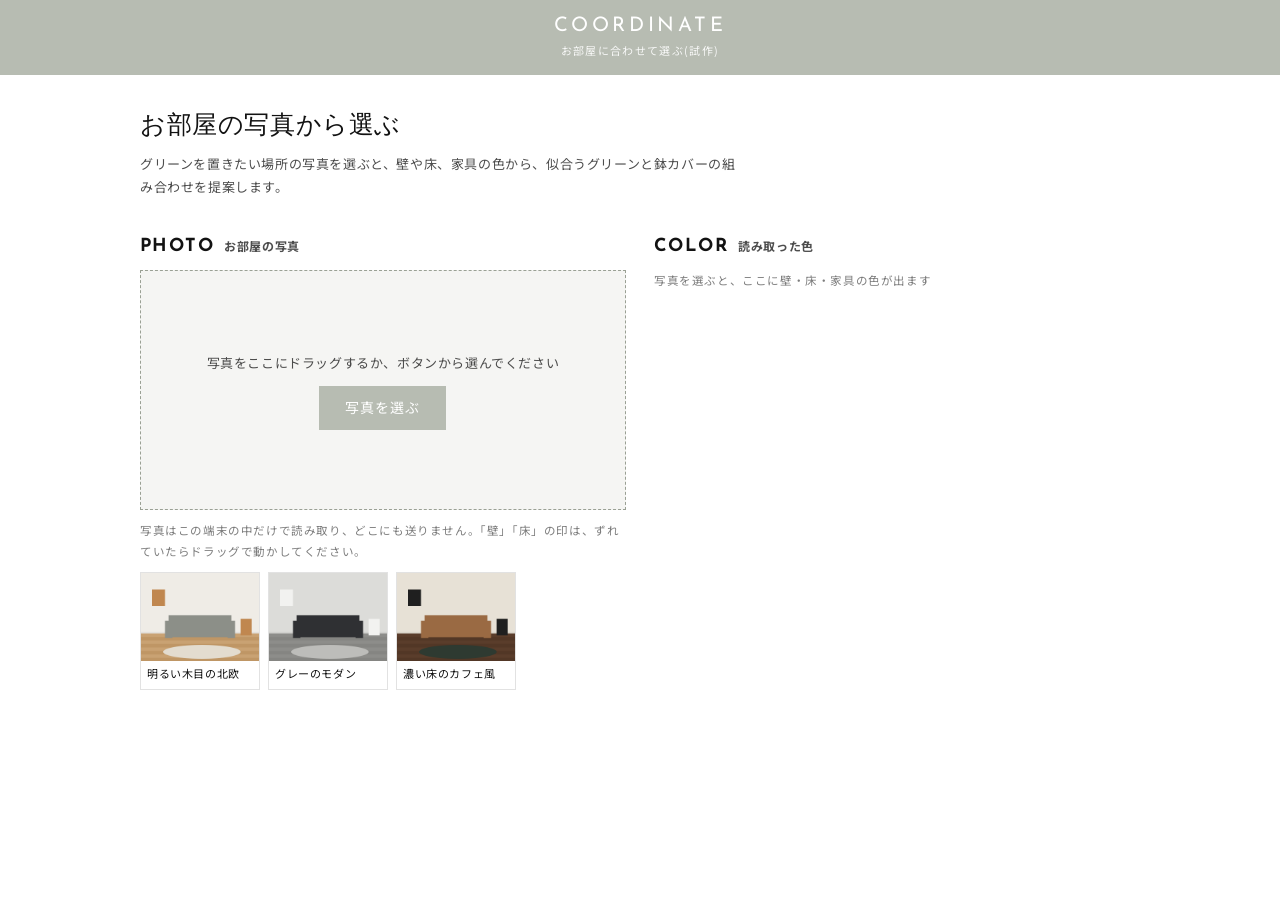
==== suggest/index.html @ 384ac87c "お部屋の写真から似合うグリーンと鉢カバーのセットを提案するページ(試作)を追加 Co-Authored-By: Claude Opus 5.5 <noreply@anthropic.com>" ====
<!doctype html>
<html lang="ja">
<head>
<meta charset="utf-8">
<meta name="viewport" content="width=device-width, initial-scale=1">
<title>お部屋に合わせて選ぶ | 草合体できて草</title>
<meta name="robots" content="noindex, nofollow">
<link rel="preconnect" href="https://fonts.googleapis.com">
<link rel="preconnect" href="https://fonts.gstatic.com" crossorigin>
<link rel="stylesheet" href="https://fonts.googleapis.com/css2?family=Josefin+Sans:wght@400;700&family=Noto+Sans+JP:wght@400;700&display=swap">
<style>
  /* & GARDEN の見た目: セージの帯、白地、角丸なし、Josefin Sansの英字見出し+日本語 */
  :root {
    --sage: #b7bcb2; --sage-deep: #9aa094; --ink: #121212; --text: rgba(18,18,18,.75); --muted: rgba(18,18,18,.55);
    --line: rgba(18,18,18,.12); --soft: #f5f5f3; --bg: #fff;
    --font-body: "Noto Sans JP", "Noto Sans Japanese", "Hiragino Sans", "Yu Gothic", sans-serif;
    --font-head: "Josefin Sans", "Yu Gothic", YuGothic, sans-serif;
  }
  * { box-sizing: border-box; }
  html, body { margin: 0; }
  body { background: var(--bg); color: var(--text); font-family: var(--font-body); font-size: 13px; line-height: 1.8; letter-spacing: .6px; }
  button { font: inherit; letter-spacing: inherit; color: inherit; }
  [hidden] { display: none !important; }
  :focus-visible { outline: 2px solid var(--ink); outline-offset: 2px; }

  .topbar { background: var(--sage); color: #fff; text-align: center; padding: 14px 16px; }
  .topbar .en { font-family: var(--font-head); font-size: 20px; letter-spacing: .18em; line-height: 1.2; display: block; }
  .topbar .ja { font-size: 11px; letter-spacing: .12em; opacity: .9; }
  .wrap { max-width: 1100px; margin: 0 auto; padding: 36px 50px 64px; display: flex; flex-direction: column; gap: 36px; }
  @media (max-width: 990px) { .wrap { padding: 20px 16px 48px; gap: 28px; } }

  h1 { font-family: var(--font-head); font-weight: 400; font-size: 25px; line-height: 1.3; color: var(--ink); margin: 0 0 8px; }
  .lead { margin: 0; max-width: 46em; }
  .sec-head { display: flex; align-items: baseline; gap: 10px; margin: 0 0 14px; color: var(--ink); font-size: inherit; }
  .sec-head .en { font-family: var(--font-head); font-weight: 700; font-size: 18px; letter-spacing: .08em; line-height: 1; }
  .sec-head .ja { font-size: 12px; color: var(--text); }

  .upload { display: grid; grid-template-columns: minmax(0, 1fr) minmax(0, 1fr); gap: 28px; align-items: start; }
  @media (max-width: 990px) { .upload { grid-template-columns: minmax(0, 1fr); } }
  .drop { border: 1px dashed var(--sage-deep); background: var(--soft); min-height: 240px; display: grid; place-items: center; text-align: center; padding: 20px; }
  .drop.is-over { background: #eceee9; }
  .drop.has-photo { min-height: 0; padding: 14px; }
  .drop p { margin: 0 0 12px; }
  .drop.has-photo #dropText { display: none; }
  .drop.has-photo #pick { margin-top: 12px; }
  .btn { display: inline-block; min-height: 44px; border: 0; cursor: pointer; font-size: 14px; letter-spacing: 1px; padding: 0 26px; background: var(--sage); color: #fff; }
  .btn:hover { background: var(--sage-deep); }
  .btn-outline { background: #fff; color: var(--ink); box-shadow: inset 0 0 0 1px var(--ink); }
  .btn-outline:hover { background: #fff; box-shadow: inset 0 0 0 2px var(--ink); }
  .note { color: var(--muted); font-size: 11.5px; margin: 10px 0 0; }
  .samples { display: flex; gap: 8px; flex-wrap: wrap; margin-top: 10px; }
  .sg-sample { border: 1px solid var(--line); background: #fff; padding: 0 0 4px; cursor: pointer; width: 120px; text-align: left; }
  .sg-sample:hover { border-color: var(--sage-deep); }
  .sg-sample img { width: 100%; display: block; aspect-ratio: 4 / 3; object-fit: cover; }
  .sg-sample span { font-size: 11px; padding: 0 6px; color: var(--ink); }

  .photo-wrap { position: relative; user-select: none; }
  .photo-wrap img { width: 100%; display: block; }
  .pin { position: absolute; transform: translate(-50%, -100%); cursor: grab; touch-action: none; background: var(--ink); color: #fff; font-size: 11px; padding: 2px 8px; white-space: nowrap; }
  .pin::after { content: ""; position: absolute; left: 50%; bottom: -6px; transform: translateX(-50%); border: 6px solid transparent; border-bottom: 0; border-top-color: var(--ink); }
  .pin.floor { background: #6b5440; } .pin.floor::after { border-top-color: #6b5440; }

  .reading { display: flex; flex-wrap: wrap; gap: 8px 14px; color: var(--ink); }
  .sg-sw { display: inline-flex; align-items: center; gap: 6px; }
  .sg-sw i { width: 18px; height: 18px; border: 1px solid var(--line); display: inline-block; }

  .sets { display: grid; grid-template-columns: repeat(3, minmax(0, 1fr)); gap: 16px; }
  @media (max-width: 990px) { .sets { grid-template-columns: minmax(0, 1fr); } }
  .sg-set { border: 1px solid var(--line); padding: 16px; display: flex; flex-direction: column; gap: 12px; }
  .sg-set-title { font-family: var(--font-head); font-size: 16px; font-weight: 700; letter-spacing: .04em; color: var(--ink); margin: 0; }
  .sg-pair { display: grid; grid-template-columns: minmax(0, 1fr) 16px minmax(0, 1fr); align-items: start; gap: 6px; }
  .sg-plus { text-align: center; padding-top: 40%; color: var(--muted); }
  .sg-item { display: flex; flex-direction: column; gap: 2px; text-decoration: none; color: var(--ink); }
  .sg-item img { width: 100%; aspect-ratio: 1; object-fit: cover; background: var(--soft); display: block; }
  .sg-item:hover .sg-name { text-decoration: underline; }
  .sg-kind { font-size: 10.5px; color: var(--muted); margin-top: 4px; }
  .sg-name { font-size: 12px; line-height: 1.45; }
  .sg-price { font-size: 12px; letter-spacing: 1px; }
  .sg-why { margin: 0; padding: 0 0 0 1.1em; font-size: 12px; line-height: 1.7; flex: 1; }
  .sg-total { display: flex; justify-content: space-between; align-items: baseline; border-top: 1px solid var(--line); padding-top: 10px; color: var(--ink); }
  .sg-total b { font-size: 18px; font-weight: 400; letter-spacing: 1.3px; }
  .sg-btn { min-height: 44px; border: 0; background: var(--sage); color: #fff; cursor: pointer; letter-spacing: 1px; }
  .sg-btn:hover { background: var(--sage-deep); }
  .more { margin-top: 14px; text-align: center; }

  .toast { position: fixed; left: 50%; bottom: 24px; transform: translateX(-50%); background: var(--ink); color: #fff; padding: 10px 16px; font-size: 12.5px; max-width: calc(100vw - 32px); white-space: pre-wrap; opacity: 0; transition: opacity .2s; pointer-events: none; z-index: 50; }
  .toast.is-show { opacity: 1; }
</style>
</head>
<body>
<header class="topbar">
  <span class="en">COORDINATE</span>
  <span class="ja">お部屋に合わせて選ぶ(試作)</span>
</header>
<main class="wrap">
  <div>
    <h1>お部屋の写真から選ぶ</h1>
    <p class="lead">グリーンを置きたい場所の写真を選ぶと、壁や床、家具の色から、似合うグリーンと鉢カバーの組み合わせを提案します。</p>
  </div>

  <section class="upload">
    <div>
      <h2 class="sec-head"><span class="en">PHOTO</span><span class="ja">お部屋の写真</span></h2>
      <div class="drop" id="drop">
        <div>
          <div class="photo-wrap" id="photoWrap" hidden>
            <img id="photo" alt="選んだお部屋の写真">
            <span class="pin" id="pin-wall">壁</span>
            <span class="pin floor" id="pin-floor">床</span>
          </div>
          <p id="dropText">写真をここにドラッグするか、ボタンから選んでください</p>
          <button type="button" class="btn" id="pick">写真を選ぶ</button>
          <input type="file" id="file" accept="image/*" hidden>
        </div>
      </div>
      <p class="note">写真はこの端末の中だけで読み取り、どこにも送りません。「壁」「床」の印は、ずれていたらドラッグで動かしてください。</p>
      <div class="samples" id="samples" aria-label="見本の部屋"></div>
    </div>
    <div>
      <h2 class="sec-head"><span class="en">COLOR</span><span class="ja">読み取った色</span></h2>
      <div class="reading" id="reading"><span class="note" style="margin:0">写真を選ぶと、ここに壁・床・家具の色が出ます</span></div>
      <p class="note" id="styleNote"></p>
    </div>
  </section>

  <section id="result" hidden>
    <h2 class="sec-head"><span class="en">SUGGEST</span><span class="ja">おすすめの組み合わせ</span></h2>
    <div class="sets" id="sets"></div>
    <div class="more"><button type="button" class="btn btn-outline" id="more">ほかの組み合わせを見る</button></div>
  </section>
</main>
<div class="toast" id="toast" role="status"></div>
<script src="catalog.js?v=1"></script>
<script src="suggest.js?v=4"></script>
</body>
</html>
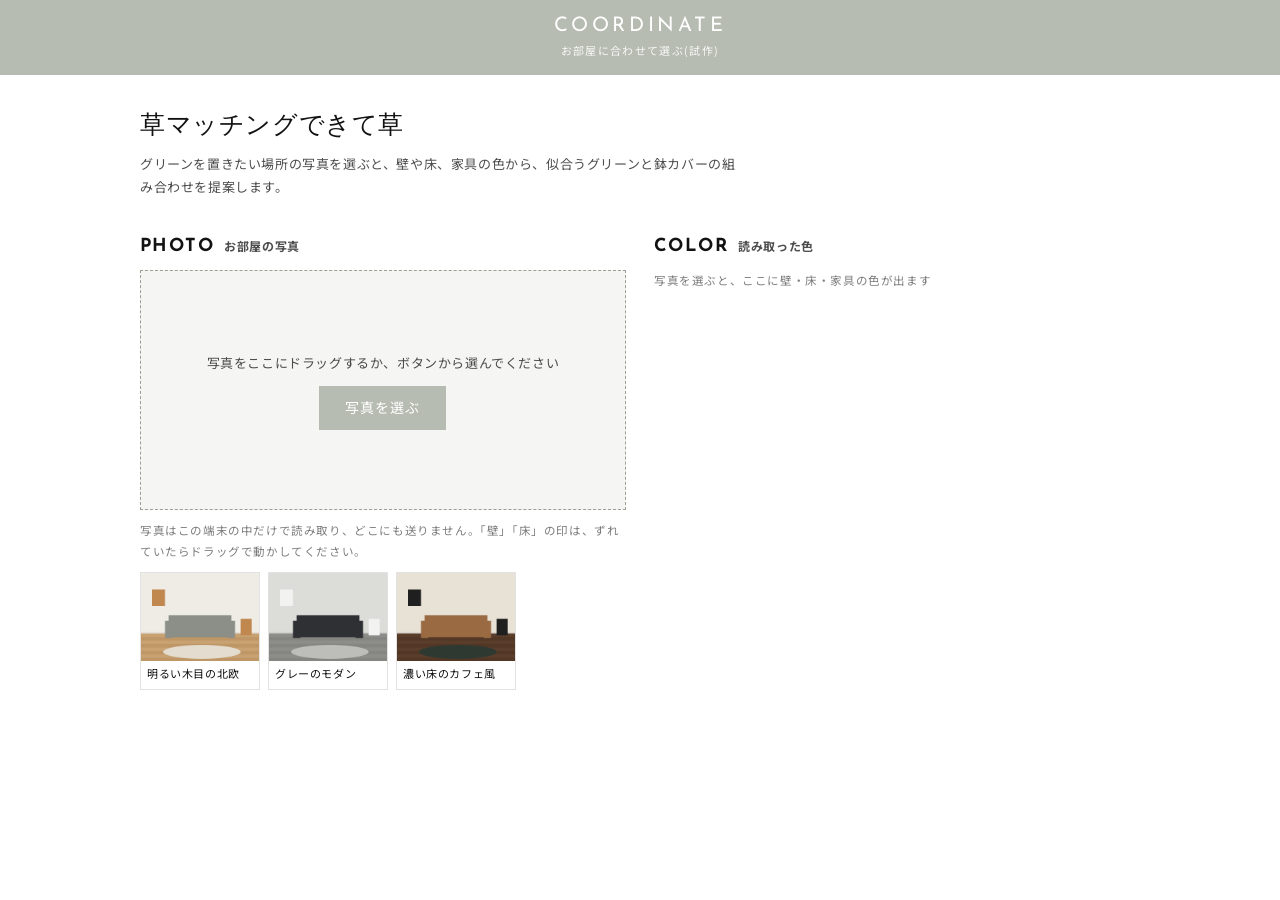
==== commit c12bbf1b: "提案ページの名前を「草マッチングできて草」に変更 Co-Authored-By: Claude Opus 5.5 <noreply@anthropic.com>" ====
--- a/suggest/index.html
+++ b/suggest/index.html
@@ -3,7 +3,7 @@
 <head>
 <meta charset="utf-8">
 <meta name="viewport" content="width=device-width, initial-scale=1">
-<title>お部屋に合わせて選ぶ | 草合体できて草</title>
+<title>草マッチングできて草</title>
 <meta name="robots" content="noindex, nofollow">
 <link rel="preconnect" href="https://fonts.googleapis.com">
 <link rel="preconnect" href="https://fonts.gstatic.com" crossorigin>
@@ -82,6 +82,14 @@
   .sg-btn { min-height: 44px; border: 0; background: var(--sage); color: #fff; cursor: pointer; letter-spacing: 1px; }
   .sg-btn:hover { background: var(--sage-deep); }
   .more { margin-top: 14px; text-align: center; }
+  .result { display: flex; flex-direction: column; gap: 8px; }
+  .size-sec { padding-top: 18px; border-top: 1px solid var(--line); margin-bottom: 18px; }
+  .size-sec:first-of-type { border-top: 0; padding-top: 0; }
+  .size-head { display: flex; align-items: baseline; gap: 10px; margin: 0 0 12px; color: var(--ink); font-size: inherit; font-weight: 400; }
+  .size-head .en { font-family: var(--font-head); font-weight: 700; font-size: 15px; letter-spacing: .12em; }
+  .size-head .ja { font-size: 12px; color: var(--text); }
+  .sg-single { display: grid; grid-template-columns: minmax(0, 1fr) minmax(0, 1fr); }
+  .sg-single .sg-item { grid-column: 1 / 2; }
 
   .toast { position: fixed; left: 50%; bottom: 24px; transform: translateX(-50%); background: var(--ink); color: #fff; padding: 10px 16px; font-size: 12.5px; max-width: calc(100vw - 32px); white-space: pre-wrap; opacity: 0; transition: opacity .2s; pointer-events: none; z-index: 50; }
   .toast.is-show { opacity: 1; }
@@ -94,7 +102,7 @@
 </header>
 <main class="wrap">
   <div>
-    <h1>お部屋の写真から選ぶ</h1>
+    <h1>草マッチングできて草</h1>
     <p class="lead">グリーンを置きたい場所の写真を選ぶと、壁や床、家具の色から、似合うグリーンと鉢カバーの組み合わせを提案します。</p>
   </div>
 
@@ -123,14 +131,30 @@
     </div>
   </section>
 
-  <section id="result" hidden>
+  <section id="result" class="result" hidden>
     <h2 class="sec-head"><span class="en">SUGGEST</span><span class="ja">おすすめの組み合わせ</span></h2>
-    <div class="sets" id="sets"></div>
-    <div class="more"><button type="button" class="btn btn-outline" id="more">ほかの組み合わせを見る</button></div>
+    <div class="size-sec" id="sec-large">
+      <h3 class="size-head"><span class="en">LARGE</span><span class="ja">大型・床に置く</span></h3>
+      <div class="sets" id="sets-large"></div>
+      <p class="note" id="none-large" hidden>このサイズで提案できる商品がありません</p>
+      <div class="more"><button type="button" class="btn btn-outline" id="more-large">ほかの大型を見る</button></div>
+    </div>
+    <div class="size-sec" id="sec-medium">
+      <h3 class="size-head"><span class="en">MEDIUM</span><span class="ja">中型</span></h3>
+      <div class="sets" id="sets-medium"></div>
+      <p class="note" id="none-medium" hidden>このサイズで提案できる商品がありません</p>
+      <div class="more"><button type="button" class="btn btn-outline" id="more-medium">ほかの中型を見る</button></div>
+    </div>
+    <div class="size-sec" id="sec-small">
+      <h3 class="size-head"><span class="en">SMALL</span><span class="ja">小型・棚やテーブルに</span></h3>
+      <div class="sets" id="sets-small"></div>
+      <p class="note" id="none-small" hidden>このサイズで提案できる商品がありません</p>
+      <div class="more"><button type="button" class="btn btn-outline" id="more-small">ほかの小型を見る</button></div>
+    </div>
   </section>
 </main>
 <div class="toast" id="toast" role="status"></div>
-<script src="catalog.js?v=1"></script>
-<script src="suggest.js?v=4"></script>
+<script src="catalog.js?v=2"></script>
+<script src="suggest.js?v=5"></script>
 </body>
 </html>
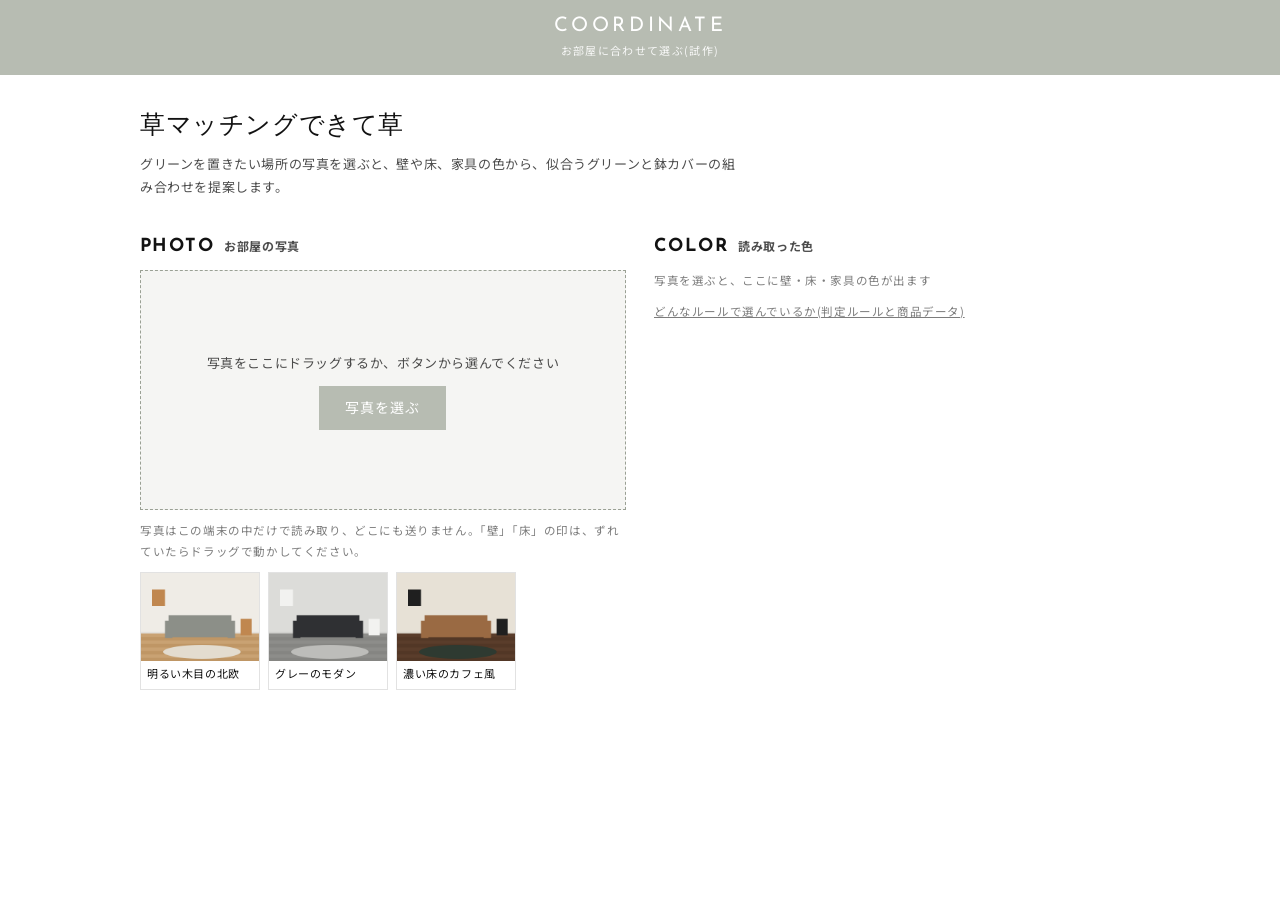
==== commit 79d9b8e0: "草マッチングできて草の判定ルールと商品データのページを追加 Co-Authored-By: Claude Opus 5.5 <noreply@anthropic.com>" ====
--- a/suggest/index.html
+++ b/suggest/index.html
@@ -128,6 +128,7 @@
       <h2 class="sec-head"><span class="en">COLOR</span><span class="ja">読み取った色</span></h2>
       <div class="reading" id="reading"><span class="note" style="margin:0">写真を選ぶと、ここに壁・床・家具の色が出ます</span></div>
       <p class="note" id="styleNote"></p>
+      <p class="note"><a href="rules.html" style="color:inherit">どんなルールで選んでいるか(判定ルールと商品データ)</a></p>
     </div>
   </section>
 
@@ -154,7 +155,7 @@
   </section>
 </main>
 <div class="toast" id="toast" role="status"></div>
-<script src="catalog.js?v=2"></script>
-<script src="suggest.js?v=5"></script>
+<script src="catalog.js?v=3"></script>
+<script src="suggest.js?v=8"></script>
 </body>
 </html>
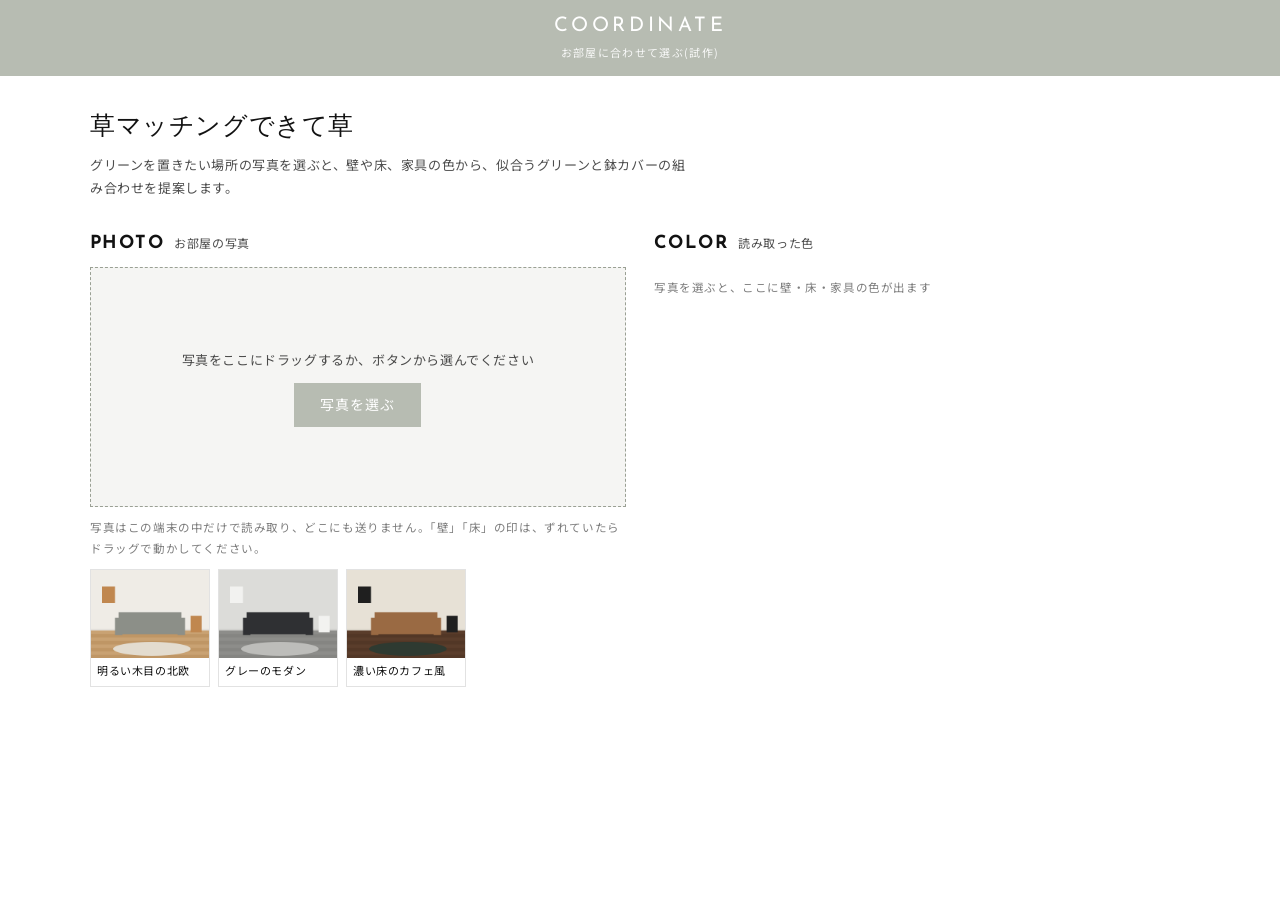
==== commit 472e38a5: "判定ルールのページを削除し、提案ページを共通部品(kusa-matching.js/css)に作り替え Co-Authored-By: Claude Opus 5.5 <noreply@anthrop" ====
--- a/suggest/index.html
+++ b/suggest/index.html
@@ -8,91 +8,15 @@
 <link rel="preconnect" href="https://fonts.googleapis.com">
 <link rel="preconnect" href="https://fonts.gstatic.com" crossorigin>
 <link rel="stylesheet" href="https://fonts.googleapis.com/css2?family=Josefin+Sans:wght@400;700&family=Noto+Sans+JP:wght@400;700&display=swap">
+<link rel="stylesheet" href="kusa-matching.css?v=2">
 <style>
-  /* & GARDEN の見た目: セージの帯、白地、角丸なし、Josefin Sansの英字見出し+日本語 */
-  :root {
-    --sage: #b7bcb2; --sage-deep: #9aa094; --ink: #121212; --text: rgba(18,18,18,.75); --muted: rgba(18,18,18,.55);
-    --line: rgba(18,18,18,.12); --soft: #f5f5f3; --bg: #fff;
-    --font-body: "Noto Sans JP", "Noto Sans Japanese", "Hiragino Sans", "Yu Gothic", sans-serif;
-    --font-head: "Josefin Sans", "Yu Gothic", YuGothic, sans-serif;
-  }
-  * { box-sizing: border-box; }
-  html, body { margin: 0; }
-  body { background: var(--bg); color: var(--text); font-family: var(--font-body); font-size: 13px; line-height: 1.8; letter-spacing: .6px; }
-  button { font: inherit; letter-spacing: inherit; color: inherit; }
-  [hidden] { display: none !important; }
-  :focus-visible { outline: 2px solid var(--ink); outline-offset: 2px; }
-
-  .topbar { background: var(--sage); color: #fff; text-align: center; padding: 14px 16px; }
-  .topbar .en { font-family: var(--font-head); font-size: 20px; letter-spacing: .18em; line-height: 1.2; display: block; }
+  /* 単独のページだけの外枠(Shopifyではテーマのヘッダーと page-width がこの役をする) */
+  html, body { margin: 0; background: #fff; }
+  .topbar { background: #b7bcb2; color: #fff; text-align: center; padding: 14px 16px; font-family: "Noto Sans JP", sans-serif; }
+  .topbar .en { font-family: "Josefin Sans", sans-serif; font-size: 20px; letter-spacing: .18em; line-height: 1.2; display: block; }
   .topbar .ja { font-size: 11px; letter-spacing: .12em; opacity: .9; }
-  .wrap { max-width: 1100px; margin: 0 auto; padding: 36px 50px 64px; display: flex; flex-direction: column; gap: 36px; }
-  @media (max-width: 990px) { .wrap { padding: 20px 16px 48px; gap: 28px; } }
-
-  h1 { font-family: var(--font-head); font-weight: 400; font-size: 25px; line-height: 1.3; color: var(--ink); margin: 0 0 8px; }
-  .lead { margin: 0; max-width: 46em; }
-  .sec-head { display: flex; align-items: baseline; gap: 10px; margin: 0 0 14px; color: var(--ink); font-size: inherit; }
-  .sec-head .en { font-family: var(--font-head); font-weight: 700; font-size: 18px; letter-spacing: .08em; line-height: 1; }
-  .sec-head .ja { font-size: 12px; color: var(--text); }
-
-  .upload { display: grid; grid-template-columns: minmax(0, 1fr) minmax(0, 1fr); gap: 28px; align-items: start; }
-  @media (max-width: 990px) { .upload { grid-template-columns: minmax(0, 1fr); } }
-  .drop { border: 1px dashed var(--sage-deep); background: var(--soft); min-height: 240px; display: grid; place-items: center; text-align: center; padding: 20px; }
-  .drop.is-over { background: #eceee9; }
-  .drop.has-photo { min-height: 0; padding: 14px; }
-  .drop p { margin: 0 0 12px; }
-  .drop.has-photo #dropText { display: none; }
-  .drop.has-photo #pick { margin-top: 12px; }
-  .btn { display: inline-block; min-height: 44px; border: 0; cursor: pointer; font-size: 14px; letter-spacing: 1px; padding: 0 26px; background: var(--sage); color: #fff; }
-  .btn:hover { background: var(--sage-deep); }
-  .btn-outline { background: #fff; color: var(--ink); box-shadow: inset 0 0 0 1px var(--ink); }
-  .btn-outline:hover { background: #fff; box-shadow: inset 0 0 0 2px var(--ink); }
-  .note { color: var(--muted); font-size: 11.5px; margin: 10px 0 0; }
-  .samples { display: flex; gap: 8px; flex-wrap: wrap; margin-top: 10px; }
-  .sg-sample { border: 1px solid var(--line); background: #fff; padding: 0 0 4px; cursor: pointer; width: 120px; text-align: left; }
-  .sg-sample:hover { border-color: var(--sage-deep); }
-  .sg-sample img { width: 100%; display: block; aspect-ratio: 4 / 3; object-fit: cover; }
-  .sg-sample span { font-size: 11px; padding: 0 6px; color: var(--ink); }
-
-  .photo-wrap { position: relative; user-select: none; }
-  .photo-wrap img { width: 100%; display: block; }
-  .pin { position: absolute; transform: translate(-50%, -100%); cursor: grab; touch-action: none; background: var(--ink); color: #fff; font-size: 11px; padding: 2px 8px; white-space: nowrap; }
-  .pin::after { content: ""; position: absolute; left: 50%; bottom: -6px; transform: translateX(-50%); border: 6px solid transparent; border-bottom: 0; border-top-color: var(--ink); }
-  .pin.floor { background: #6b5440; } .pin.floor::after { border-top-color: #6b5440; }
-
-  .reading { display: flex; flex-wrap: wrap; gap: 8px 14px; color: var(--ink); }
-  .sg-sw { display: inline-flex; align-items: center; gap: 6px; }
-  .sg-sw i { width: 18px; height: 18px; border: 1px solid var(--line); display: inline-block; }
-
-  .sets { display: grid; grid-template-columns: repeat(3, minmax(0, 1fr)); gap: 16px; }
-  @media (max-width: 990px) { .sets { grid-template-columns: minmax(0, 1fr); } }
-  .sg-set { border: 1px solid var(--line); padding: 16px; display: flex; flex-direction: column; gap: 12px; }
-  .sg-set-title { font-family: var(--font-head); font-size: 16px; font-weight: 700; letter-spacing: .04em; color: var(--ink); margin: 0; }
-  .sg-pair { display: grid; grid-template-columns: minmax(0, 1fr) 16px minmax(0, 1fr); align-items: start; gap: 6px; }
-  .sg-plus { text-align: center; padding-top: 40%; color: var(--muted); }
-  .sg-item { display: flex; flex-direction: column; gap: 2px; text-decoration: none; color: var(--ink); }
-  .sg-item img { width: 100%; aspect-ratio: 1; object-fit: cover; background: var(--soft); display: block; }
-  .sg-item:hover .sg-name { text-decoration: underline; }
-  .sg-kind { font-size: 10.5px; color: var(--muted); margin-top: 4px; }
-  .sg-name { font-size: 12px; line-height: 1.45; }
-  .sg-price { font-size: 12px; letter-spacing: 1px; }
-  .sg-why { margin: 0; padding: 0 0 0 1.1em; font-size: 12px; line-height: 1.7; flex: 1; }
-  .sg-total { display: flex; justify-content: space-between; align-items: baseline; border-top: 1px solid var(--line); padding-top: 10px; color: var(--ink); }
-  .sg-total b { font-size: 18px; font-weight: 400; letter-spacing: 1.3px; }
-  .sg-btn { min-height: 44px; border: 0; background: var(--sage); color: #fff; cursor: pointer; letter-spacing: 1px; }
-  .sg-btn:hover { background: var(--sage-deep); }
-  .more { margin-top: 14px; text-align: center; }
-  .result { display: flex; flex-direction: column; gap: 8px; }
-  .size-sec { padding-top: 18px; border-top: 1px solid var(--line); margin-bottom: 18px; }
-  .size-sec:first-of-type { border-top: 0; padding-top: 0; }
-  .size-head { display: flex; align-items: baseline; gap: 10px; margin: 0 0 12px; color: var(--ink); font-size: inherit; font-weight: 400; }
-  .size-head .en { font-family: var(--font-head); font-weight: 700; font-size: 15px; letter-spacing: .12em; }
-  .size-head .ja { font-size: 12px; color: var(--text); }
-  .sg-single { display: grid; grid-template-columns: minmax(0, 1fr) minmax(0, 1fr); }
-  .sg-single .sg-item { grid-column: 1 / 2; }
-
-  .toast { position: fixed; left: 50%; bottom: 24px; transform: translateX(-50%); background: var(--ink); color: #fff; padding: 10px 16px; font-size: 12.5px; max-width: calc(100vw - 32px); white-space: pre-wrap; opacity: 0; transition: opacity .2s; pointer-events: none; z-index: 50; }
-  .toast.is-show { opacity: 1; }
+  .wrap { max-width: 1100px; margin: 0 auto; padding: 36px 50px 64px; }
+  @media (max-width: 990px) { .wrap { padding: 20px 16px 48px; } }
 </style>
 </head>
 <body>
@@ -101,61 +25,13 @@
   <span class="ja">お部屋に合わせて選ぶ(試作)</span>
 </header>
 <main class="wrap">
-  <div>
-    <h1>草マッチングできて草</h1>
-    <p class="lead">グリーンを置きたい場所の写真を選ぶと、壁や床、家具の色から、似合うグリーンと鉢カバーの組み合わせを提案します。</p>
-  </div>
-
-  <section class="upload">
-    <div>
-      <h2 class="sec-head"><span class="en">PHOTO</span><span class="ja">お部屋の写真</span></h2>
-      <div class="drop" id="drop">
-        <div>
-          <div class="photo-wrap" id="photoWrap" hidden>
-            <img id="photo" alt="選んだお部屋の写真">
-            <span class="pin" id="pin-wall">壁</span>
-            <span class="pin floor" id="pin-floor">床</span>
-          </div>
-          <p id="dropText">写真をここにドラッグするか、ボタンから選んでください</p>
-          <button type="button" class="btn" id="pick">写真を選ぶ</button>
-          <input type="file" id="file" accept="image/*" hidden>
-        </div>
-      </div>
-      <p class="note">写真はこの端末の中だけで読み取り、どこにも送りません。「壁」「床」の印は、ずれていたらドラッグで動かしてください。</p>
-      <div class="samples" id="samples" aria-label="見本の部屋"></div>
-    </div>
-    <div>
-      <h2 class="sec-head"><span class="en">COLOR</span><span class="ja">読み取った色</span></h2>
-      <div class="reading" id="reading"><span class="note" style="margin:0">写真を選ぶと、ここに壁・床・家具の色が出ます</span></div>
-      <p class="note" id="styleNote"></p>
-      <p class="note"><a href="rules.html" style="color:inherit">どんなルールで選んでいるか(判定ルールと商品データ)</a></p>
-    </div>
-  </section>
-
-  <section id="result" class="result" hidden>
-    <h2 class="sec-head"><span class="en">SUGGEST</span><span class="ja">おすすめの組み合わせ</span></h2>
-    <div class="size-sec" id="sec-large">
-      <h3 class="size-head"><span class="en">LARGE</span><span class="ja">大型・床に置く</span></h3>
-      <div class="sets" id="sets-large"></div>
-      <p class="note" id="none-large" hidden>このサイズで提案できる商品がありません</p>
-      <div class="more"><button type="button" class="btn btn-outline" id="more-large">ほかの大型を見る</button></div>
-    </div>
-    <div class="size-sec" id="sec-medium">
-      <h3 class="size-head"><span class="en">MEDIUM</span><span class="ja">中型</span></h3>
-      <div class="sets" id="sets-medium"></div>
-      <p class="note" id="none-medium" hidden>このサイズで提案できる商品がありません</p>
-      <div class="more"><button type="button" class="btn btn-outline" id="more-medium">ほかの中型を見る</button></div>
-    </div>
-    <div class="size-sec" id="sec-small">
-      <h3 class="size-head"><span class="en">SMALL</span><span class="ja">小型・棚やテーブルに</span></h3>
-      <div class="sets" id="sets-small"></div>
-      <p class="note" id="none-small" hidden>このサイズで提案できる商品がありません</p>
-      <div class="more"><button type="button" class="btn btn-outline" id="more-small">ほかの小型を見る</button></div>
-    </div>
-  </section>
+  <div class="kmg" data-kusa-matching></div>
 </main>
-<div class="toast" id="toast" role="status"></div>
+<script>
+  window.SUGGEST_OPTIONS = { title: '草マッチングできて草', lead: 'グリーンを置きたい場所の写真を選ぶと、壁や床、家具の色から、似合うグリーンと鉢カバーの組み合わせを提案します。' };
+</script>
 <script src="catalog.js?v=3"></script>
-<script src="suggest.js?v=8"></script>
+<script>window.SUGGEST_CATALOG.options = window.SUGGEST_OPTIONS;</script>
+<script src="kusa-matching.js?v=1"></script>
 </body>
 </html>
--- a/suggest/kusa-matching.css
+++ b/suggest/kusa-matching.css
@@ -0,0 +1,81 @@
+/* 草マッチングできて草
+   Shopifyテーマ(Dawn)に入れても他と干渉しないよう、すべて .kmg の中に閉じ、クラス名は km- で始める。
+   色と書体はテーマの変数があればそれを使い、なければ & GARDEN の値を使う。 */
+.kmg {
+  --km-sage: #b7bcb2; --km-sage-deep: #9aa094; --km-ink: #121212; --km-text: rgba(18,18,18,.75); --km-muted: rgba(18,18,18,.55);
+  --km-line: rgba(18,18,18,.12); --km-soft: #f5f5f3; --km-bg: #fff;
+  --km-font-body: var(--font-body-family, "Noto Sans JP", "Noto Sans Japanese", "Hiragino Sans", "Yu Gothic", sans-serif);
+  --km-font-head: var(--font-heading-family, "Josefin Sans", "Yu Gothic", YuGothic, sans-serif);
+  color: var(--km-text); font-family: var(--km-font-body); font-size: 13px; line-height: 1.8; letter-spacing: .6px;
+  display: flex; flex-direction: column; gap: 36px;
+}
+.kmg *, .kmg *::before, .kmg *::after { box-sizing: border-box; }
+.kmg button, .kmg input { font: inherit; letter-spacing: inherit; color: inherit; margin: 0; }
+.kmg [hidden] { display: none !important; }
+.kmg :focus-visible { outline: 2px solid var(--km-ink); outline-offset: 2px; }
+.kmg img { max-width: 100%; border-radius: 0; }
+
+.kmg .km-title { font-family: var(--km-font-head); font-weight: 400; font-size: 25px; line-height: 1.3; color: var(--km-ink); margin: 0 0 8px; letter-spacing: .6px; }
+.kmg .km-lead { margin: 0; max-width: 46em; }
+.kmg .km-head { display: flex; align-items: baseline; gap: 10px; margin: 0 0 14px; color: var(--km-ink); font-size: inherit; font-family: inherit; font-weight: 400; line-height: 1.4; }
+.kmg .km-head .km-en { font-family: var(--km-font-head); font-weight: 700; font-size: 18px; letter-spacing: .08em; line-height: 1; }
+.kmg .km-head .km-ja { font-size: 12px; color: var(--km-text); }
+.kmg .km-note { color: var(--km-muted); font-size: 11.5px; margin: 10px 0 0; }
+
+.kmg .km-upload { display: grid; grid-template-columns: minmax(0, 1fr) minmax(0, 1fr); gap: 28px; align-items: start; }
+@media (max-width: 990px) { .kmg .km-upload { grid-template-columns: minmax(0, 1fr); } }
+.kmg .km-drop { border: 1px dashed var(--km-sage-deep); background: var(--km-soft); min-height: 240px; display: grid; place-items: center; text-align: center; padding: 20px; }
+.kmg .km-drop.is-over { background: #eceee9; }
+.kmg .km-drop.has-photo { min-height: 0; padding: 14px; }
+.kmg .km-drop.has-photo .km-drop-text { display: none; }
+.kmg .km-drop.has-photo [data-k="pick"] { margin-top: 12px; }
+.kmg .km-drop-text { margin: 0 0 12px; }
+.kmg .km-btn { display: inline-block; min-height: 44px; border: 0; border-radius: 0; cursor: pointer; font-size: 14px; letter-spacing: 1px; padding: 0 26px; background: var(--km-sage); color: #fff; box-shadow: none; }
+.kmg .km-btn:hover { background: var(--km-sage-deep); }
+.kmg .km-btn-outline { background: #fff; color: var(--km-ink); box-shadow: inset 0 0 0 1px var(--km-ink); }
+.kmg .km-btn-outline:hover { background: #fff; box-shadow: inset 0 0 0 2px var(--km-ink); }
+.kmg .km-samples { display: flex; gap: 8px; flex-wrap: wrap; margin-top: 10px; }
+.kmg .km-sample { border: 1px solid var(--km-line); border-radius: 0; background: #fff; padding: 0 0 4px; cursor: pointer; width: 120px; text-align: left; }
+.kmg .km-sample:hover { border-color: var(--km-sage-deep); }
+.kmg .km-sample img { width: 100%; display: block; aspect-ratio: 4 / 3; object-fit: cover; }
+.kmg .km-sample span { font-size: 11px; padding: 0 6px; color: var(--km-ink); }
+
+.kmg .km-photo { position: relative; user-select: none; -webkit-user-select: none; }
+.kmg .km-photo img { width: 100%; display: block; }
+.kmg .km-pin { position: absolute; transform: translate(-50%, -100%); cursor: grab; touch-action: none; background: var(--km-ink); color: #fff; font-size: 11px; padding: 2px 8px; white-space: nowrap; line-height: 1.6; }
+.kmg .km-pin::after { content: ""; position: absolute; left: 50%; bottom: -6px; transform: translateX(-50%); border: 6px solid transparent; border-bottom: 0; border-top-color: var(--km-ink); }
+.kmg .km-pin.is-floor { background: #6b5440; }
+.kmg .km-pin.is-floor::after { border-top-color: #6b5440; }
+
+.kmg .km-reading { display: flex; flex-wrap: wrap; gap: 8px 14px; color: var(--km-ink); }
+.kmg .km-sw { display: inline-flex; align-items: center; gap: 6px; }
+.kmg .km-sw i { width: 18px; height: 18px; border: 1px solid var(--km-line); display: inline-block; }
+
+.kmg .km-result { display: flex; flex-direction: column; gap: 8px; }
+.kmg .km-size { padding-top: 18px; border-top: 1px solid var(--km-line); margin-bottom: 18px; }
+.kmg .km-size:first-of-type { border-top: 0; padding-top: 0; }
+.kmg .km-size-head { display: flex; align-items: baseline; gap: 10px; margin: 0 0 12px; color: var(--km-ink); font-size: inherit; font-family: inherit; font-weight: 400; line-height: 1.4; }
+.kmg .km-size-head .km-en { font-family: var(--km-font-head); font-weight: 700; font-size: 15px; letter-spacing: .12em; }
+.kmg .km-size-head .km-ja { font-size: 12px; color: var(--km-text); }
+.kmg .km-sets { display: grid; grid-template-columns: repeat(3, minmax(0, 1fr)); gap: 16px; }
+@media (max-width: 990px) { .kmg .km-sets { grid-template-columns: minmax(0, 1fr); } }
+.kmg .km-set { border: 1px solid var(--km-line); padding: 16px; display: flex; flex-direction: column; gap: 12px; }
+.kmg .km-set-title { font-family: var(--km-font-head); font-size: 16px; font-weight: 700; letter-spacing: .04em; color: var(--km-ink); margin: 0; line-height: 1.4; }
+.kmg .km-pair { display: grid; grid-template-columns: minmax(0, 1fr) 16px minmax(0, 1fr); align-items: start; gap: 6px; }
+.kmg .km-single { display: grid; grid-template-columns: minmax(0, 1fr) minmax(0, 1fr); }
+.kmg .km-plus { text-align: center; padding-top: 40%; color: var(--km-muted); }
+.kmg .km-item { display: flex; flex-direction: column; gap: 2px; text-decoration: none; color: var(--km-ink); }
+.kmg .km-item img { width: 100%; aspect-ratio: 1; object-fit: cover; background: var(--km-soft); display: block; }
+.kmg .km-item:hover .km-name { text-decoration: underline; }
+.kmg .km-kind { font-size: 10.5px; color: var(--km-muted); margin-top: 4px; }
+.kmg .km-name { font-size: 12px; line-height: 1.45; }
+.kmg .km-price { font-size: 12px; letter-spacing: 1px; }
+.kmg .km-why { margin: 0; padding: 0 0 0 1.1em; font-size: 12px; line-height: 1.7; flex: 1; list-style: disc; }
+.kmg .km-total { display: flex; justify-content: space-between; align-items: baseline; border-top: 1px solid var(--km-line); padding-top: 10px; color: var(--km-ink); }
+.kmg .km-total b { font-size: 18px; font-weight: 400; letter-spacing: 1.3px; }
+.kmg .km-btn-cart { width: 100%; }
+.kmg .km-more { margin-top: 14px; text-align: center; }
+
+.kmg .km-toast { position: fixed; left: 50%; bottom: 24px; transform: translateX(-50%); background: var(--km-ink); color: #fff; padding: 10px 16px; font-size: 12.5px; max-width: calc(100vw - 32px); white-space: pre-wrap; opacity: 0; transition: opacity .2s; pointer-events: none; z-index: 1000; }
+.kmg .km-toast.is-show { opacity: 1; }
+@media (prefers-reduced-motion: reduce) { .kmg * { transition: none !important; } }
